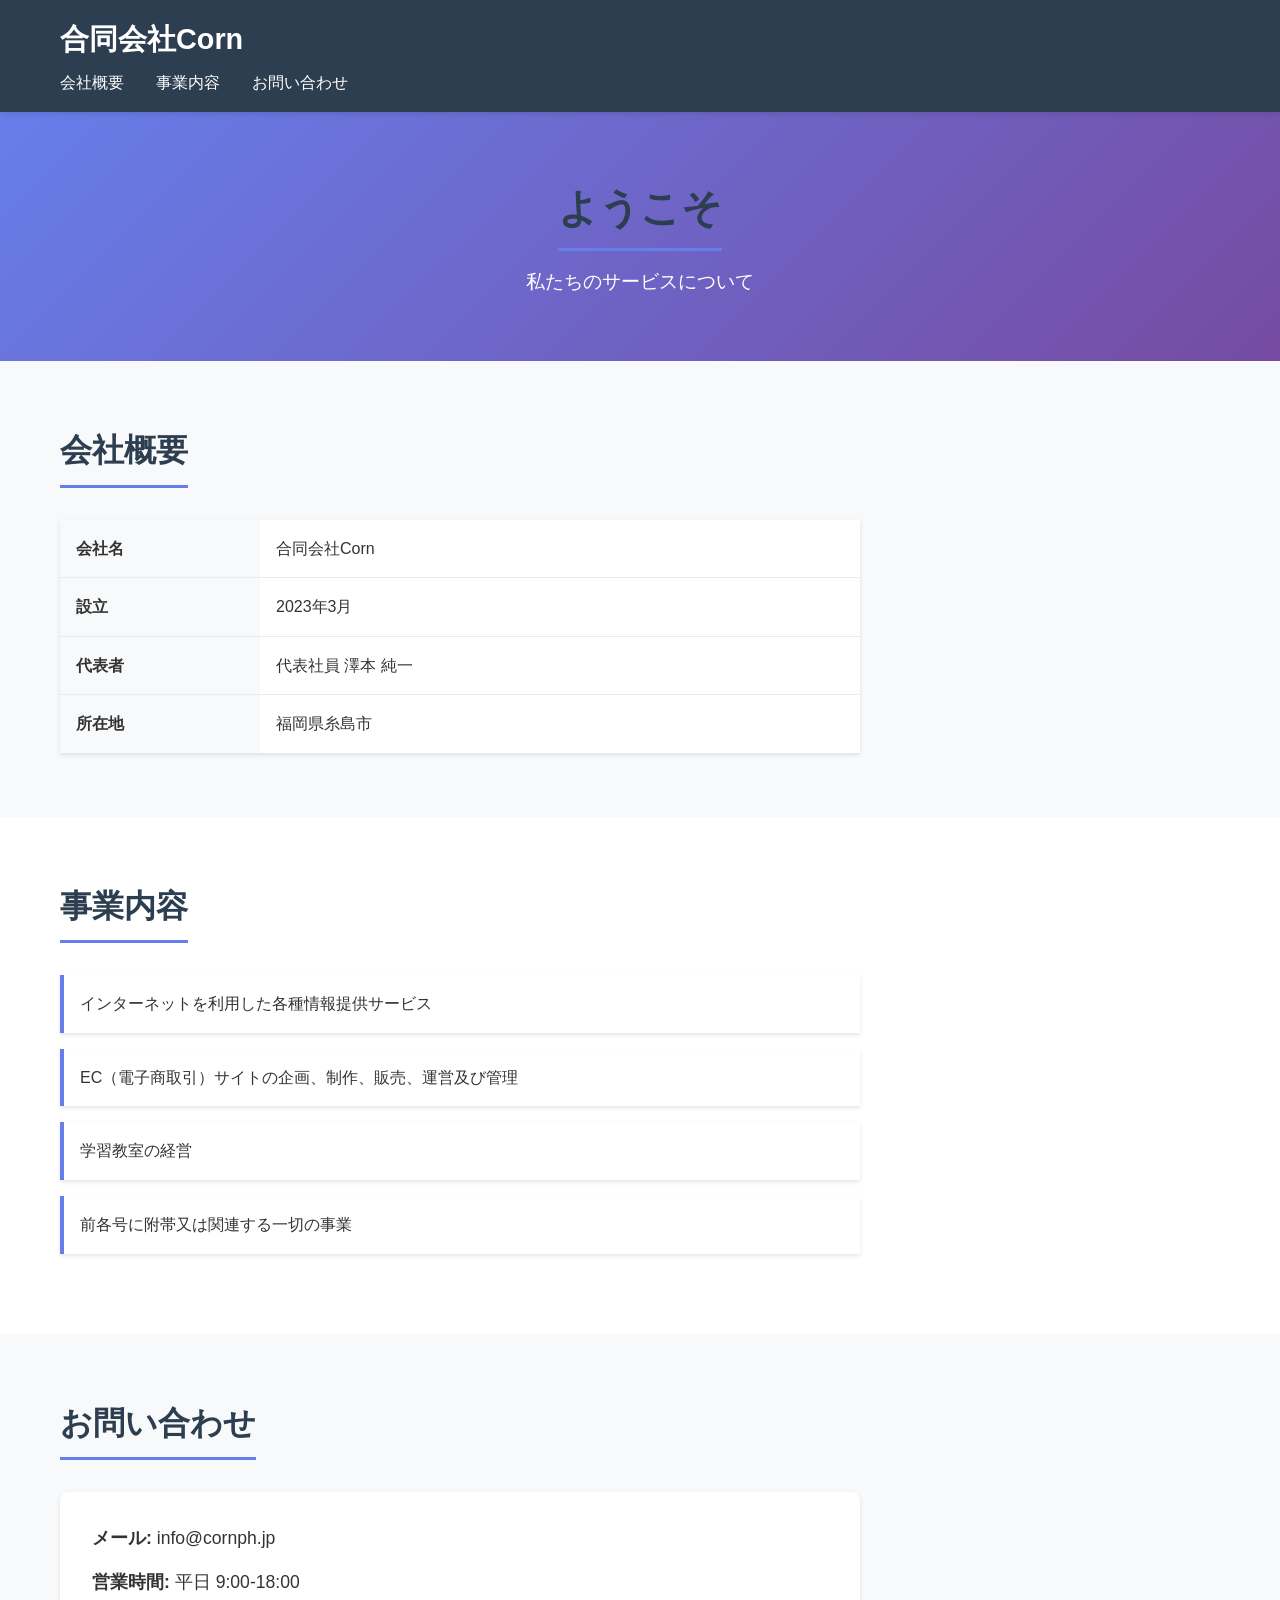
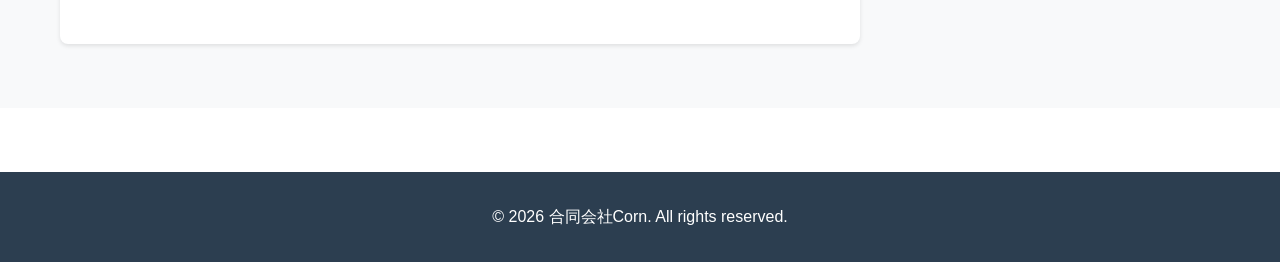
==== index.html @ e28613f3 "Initial commit: Company website for Apple Developer registration" ====
<!DOCTYPE html>
<html lang="ja">
<head>
    <meta charset="UTF-8">
    <meta name="viewport" content="width=device-width, initial-scale=1.0">
    <meta name="description" content="会社概要 - 企業情報とお問い合わせ">
    <title>合同会社Corn - 企業情報</title>
    <link rel="stylesheet" href="styles.css">
</head>
<body>
    <header>
        <div class="container">
            <h1>合同会社Corn</h1>
            <nav>
                <ul>
                    <li><a href="#about">会社概要</a></li>
                    <li><a href="#business">事業内容</a></li>
                    <li><a href="#contact">お問い合わせ</a></li>
                </ul>
            </nav>
        </div>
    </header>

    <main>
        <section id="hero" class="hero">
            <div class="container">
                <h2>ようこそ</h2>
                <p>私たちのサービスについて</p>
            </div>
        </section>

        <section id="about" class="about">
            <div class="container">
                <h2>会社概要</h2>
                <table class="info-table">
                    <tr>
                        <th>会社名</th>
                        <td>合同会社Corn</td>
                    </tr>
                    <tr>
                        <th>設立</th>
                        <td>2023年3月</td>
                    </tr>
                    <tr>
                        <th>代表者</th>
                        <td>代表社員 澤本 純一</td>
                    </tr>
                    <tr>
                        <th>所在地</th>
                        <td>福岡県糸島市</td>
                    </tr>
                </table>
            </div>
        </section>

        <section id="business" class="business">
            <div class="container">
                <h2>事業内容</h2>
                <ul class="business-list">
                    <li>インターネットを利用した各種情報提供サービス</li>
                    <li>EC（電子商取引）サイトの企画、制作、販売、運営及び管理</li>
                    <li>学習教室の経営</li>
                    <li>前各号に附帯又は関連する一切の事業</li>
                </ul>
            </div>
        </section>

        <section id="contact" class="contact">
            <div class="container">
                <h2>お問い合わせ</h2>
                <div class="contact-info">
                    <p><strong>メール:</strong> info@cornph.jp</p>
                    <p><strong>営業時間:</strong> 平日 9:00-18:00</p>
                </div>
            </div>
        </section>
    </main>

    <footer>
        <div class="container">
            <p>&copy; 2026 合同会社Corn. All rights reserved.</p>
        </div>
    </footer>
</body>
</html>
---- styles.css ----
/* リセット */
* {
    margin: 0;
    padding: 0;
    box-sizing: border-box;
}

body {
    font-family: -apple-system, BlinkMacSystemFont, "Segoe UI", "Hiragino Sans", "Hiragino Kaku Gothic ProN", "Meiryo", sans-serif;
    line-height: 1.6;
    color: #333;
}

.container {
    max-width: 1200px;
    margin: 0 auto;
    padding: 0 20px;
}

/* ヘッダー */
header {
    background-color: #2c3e50;
    color: white;
    padding: 1rem 0;
    position: sticky;
    top: 0;
    z-index: 100;
    box-shadow: 0 2px 5px rgba(0,0,0,0.1);
}

header h1 {
    font-size: 1.8rem;
    margin-bottom: 0.5rem;
}

nav ul {
    list-style: none;
    display: flex;
    gap: 2rem;
}

nav a {
    color: white;
    text-decoration: none;
    transition: opacity 0.3s;
}

nav a:hover {
    opacity: 0.8;
}

/* ヒーローセクション */
.hero {
    background: linear-gradient(135deg, #667eea 0%, #764ba2 100%);
    color: white;
    padding: 4rem 0;
    text-align: center;
}

.hero h2 {
    font-size: 2.5rem;
    margin-bottom: 1rem;
}

.hero p {
    font-size: 1.2rem;
}

/* セクション共通スタイル */
section {
    padding: 4rem 0;
}

section h2 {
    font-size: 2rem;
    margin-bottom: 2rem;
    color: #2c3e50;
    border-bottom: 3px solid #667eea;
    padding-bottom: 0.5rem;
    display: inline-block;
}

/* 会社概要 */
.about {
    background-color: #f8f9fa;
}

.info-table {
    width: 100%;
    max-width: 800px;
    border-collapse: collapse;
    background-color: white;
    box-shadow: 0 2px 4px rgba(0,0,0,0.1);
}

.info-table th,
.info-table td {
    padding: 1rem;
    text-align: left;
    border-bottom: 1px solid #e9ecef;
}

.info-table th {
    background-color: #f8f9fa;
    font-weight: 600;
    width: 200px;
}

.info-table tr:last-child th,
.info-table tr:last-child td {
    border-bottom: none;
}

/* 事業内容 */
.business-list {
    list-style: none;
    max-width: 800px;
}

.business-list li {
    padding: 1rem;
    margin-bottom: 1rem;
    background-color: white;
    border-left: 4px solid #667eea;
    box-shadow: 0 2px 4px rgba(0,0,0,0.1);
}

/* お問い合わせ */
.contact {
    background-color: #f8f9fa;
}

.contact-info {
    max-width: 800px;
    padding: 2rem;
    background-color: white;
    box-shadow: 0 2px 4px rgba(0,0,0,0.1);
    border-radius: 8px;
}

.contact-info p {
    margin-bottom: 1rem;
    font-size: 1.1rem;
}

/* フッター */
footer {
    background-color: #2c3e50;
    color: white;
    text-align: center;
    padding: 2rem 0;
    margin-top: 4rem;
}

/* レスポンシブデザイン */
@media (max-width: 768px) {
    header h1 {
        font-size: 1.5rem;
    }

    nav ul {
        flex-direction: column;
        gap: 0.5rem;
    }

    .hero h2 {
        font-size: 2rem;
    }

    section h2 {
        font-size: 1.5rem;
    }

    .info-table th,
    .info-table td {
        display: block;
        width: 100%;
    }

    .info-table th {
        background-color: #667eea;
        color: white;
    }
}
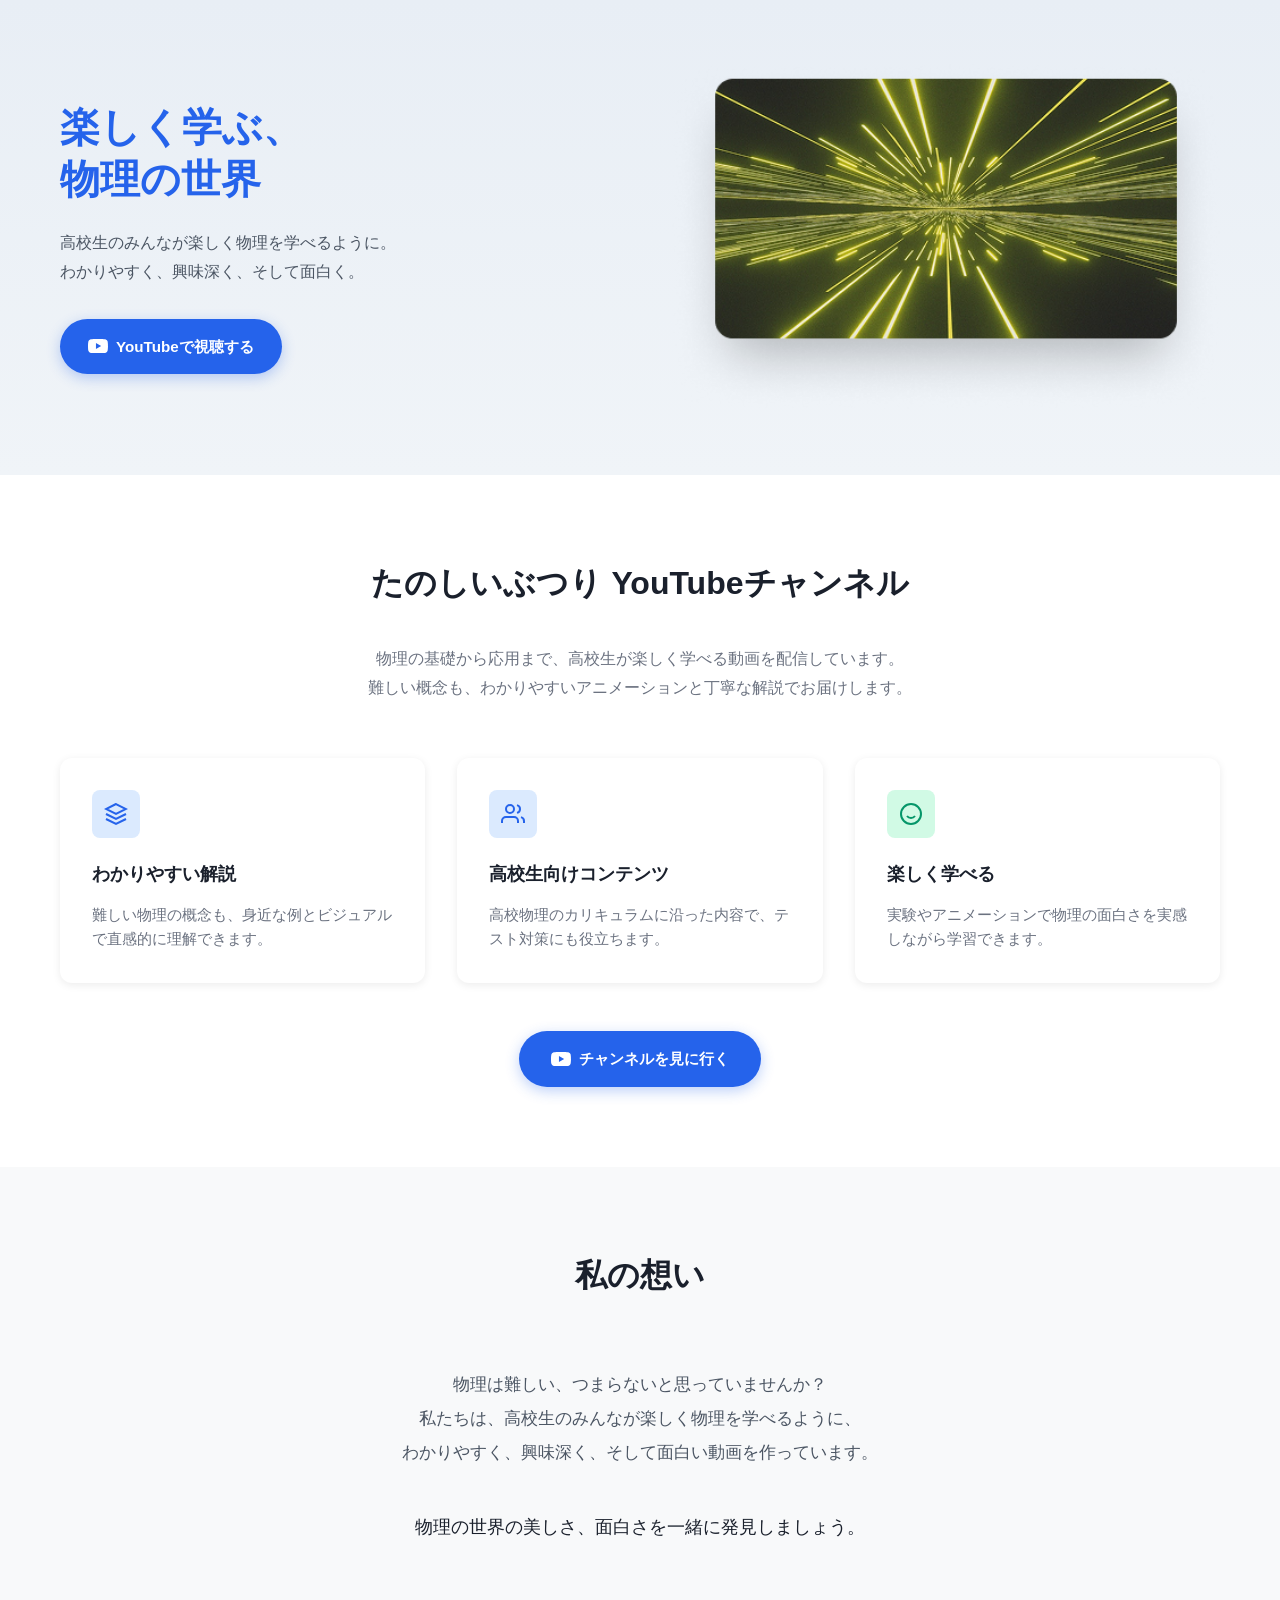
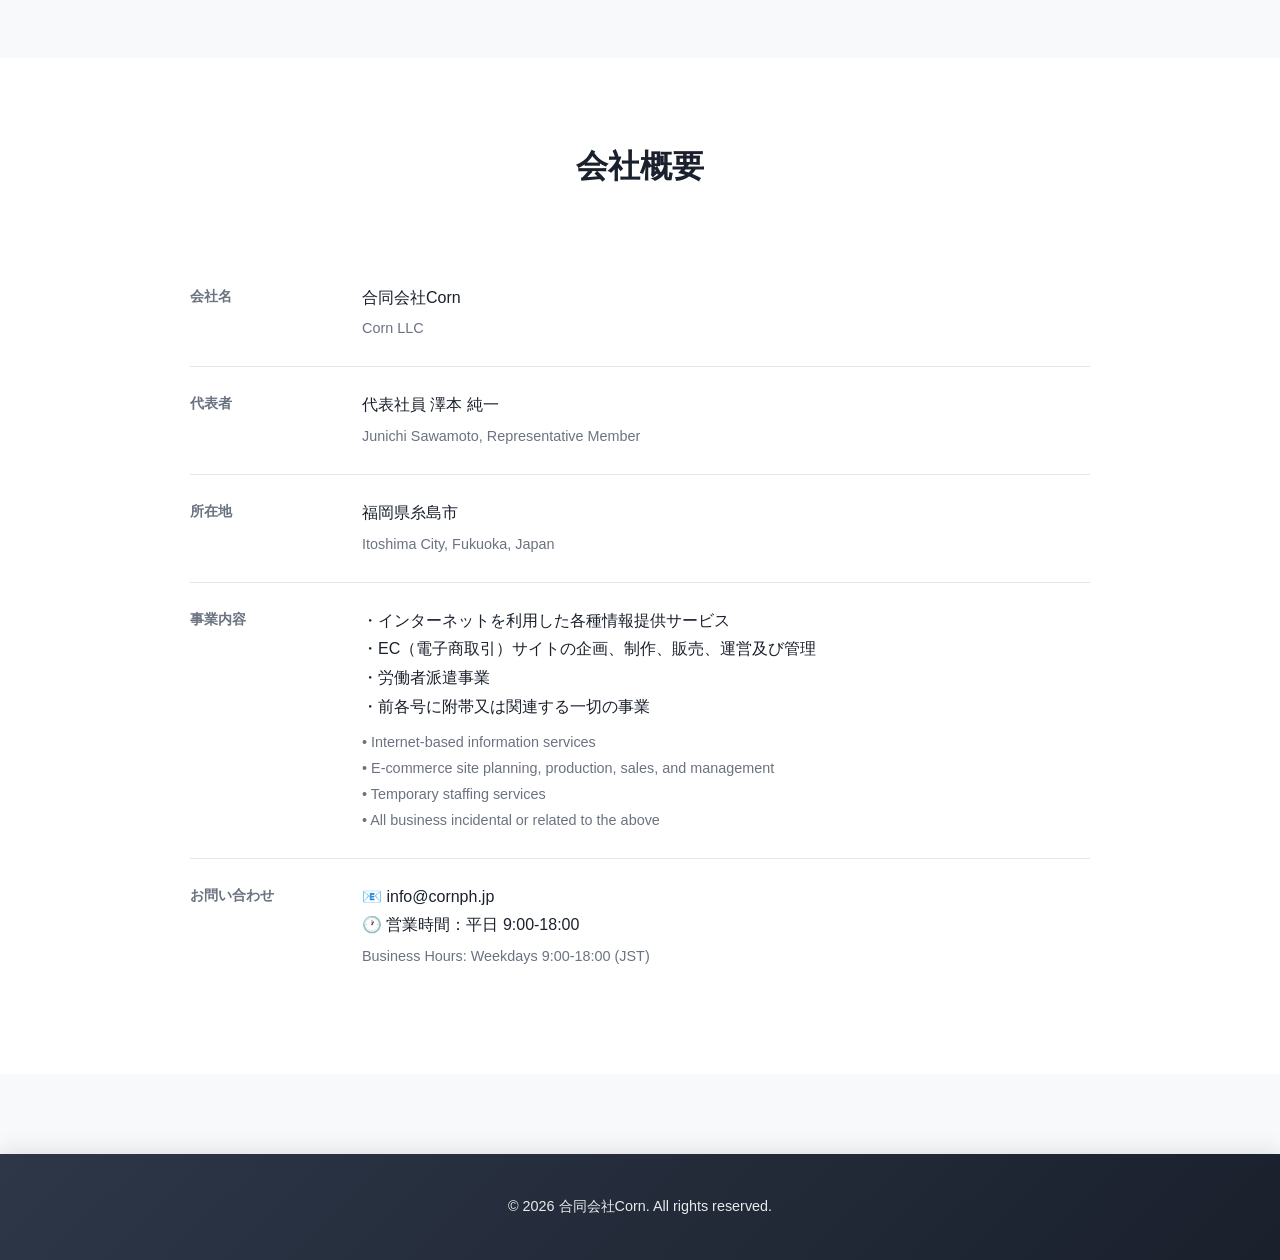
==== commit 901060b7: "Update website design for Apple Developer review - Add KV image, bilingual company info, and favicon" ====
--- a/index.html
+++ b/index.html
@@ -3,74 +3,138 @@
 <head>
     <meta charset="UTF-8">
     <meta name="viewport" content="width=device-width, initial-scale=1.0">
-    <meta name="description" content="会社概要 - 企業情報とお問い合わせ">
-    <title>合同会社Corn - 企業情報</title>
+    <meta name="description" content="高校生のみんなが楽しく物理を学べるように、わかりやすく、興味深く、そして面白く。">
+    <title>合同会社Corn | たのしいぶつり - 物理教育YouTubeチャンネル</title>
+    <link rel="icon" type="image/png" href="logo.png">
     <link rel="stylesheet" href="styles.css">
 </head>
 <body>
-    <header>
-        <div class="container">
-            <h1>合同会社Corn</h1>
-            <nav>
-                <ul>
-                    <li><a href="#about">会社概要</a></li>
-                    <li><a href="#business">事業内容</a></li>
-                    <li><a href="#contact">お問い合わせ</a></li>
-                </ul>
-            </nav>
-        </div>
-    </header>
-
     <main>
+        <!-- ヒーローセクション -->
         <section id="hero" class="hero">
-            <div class="container">
-                <h2>ようこそ</h2>
-                <p>私たちのサービスについて</p>
+            <div class="container hero-container">
+                <div class="hero-content">
+                    <h1 class="hero-title">楽しく学ぶ、<br>物理の世界</h1>
+                    <p class="hero-subtitle">高校生のみんなが楽しく物理を学べるように。<br>わかりやすく、興味深く、そして面白く。</p>
+                    <a href="https://www.youtube.com/@tanoshi-butsuri" class="btn-primary" target="_blank">
+                        <svg width="20" height="20" viewBox="0 0 24 24" fill="currentColor">
+                            <path d="M23.498 6.186a3.016 3.016 0 0 0-2.122-2.136C19.505 3.545 12 3.545 12 3.545s-7.505 0-9.377.505A3.017 3.017 0 0 0 .502 6.186C0 8.07 0 12 0 12s0 3.93.502 5.814a3.016 3.016 0 0 0 2.122 2.136c1.871.505 9.376.505 9.376.505s7.505 0 9.377-.505a3.015 3.015 0 0 0 2.122-2.136C24 15.93 24 12 24 12s0-3.93-.502-5.814zM9.545 15.568V8.432L15.818 12l-6.273 3.568z"/>
+                        </svg>
+                        YouTubeで視聴する
+                    </a>
+                </div>
+                <div class="hero-image">
+                    <img src="kv-image.png" alt="物理の世界" class="kv-img">
+                </div>
             </div>
         </section>
 
-        <section id="about" class="about">
+        <!-- YouTubeチャンネルセクション -->
+        <section id="channel" class="channel">
             <div class="container">
-                <h2>会社概要</h2>
-                <table class="info-table">
-                    <tr>
-                        <th>会社名</th>
-                        <td>合同会社Corn</td>
-                    </tr>
-                    <tr>
-                        <th>設立</th>
-                        <td>2023年3月</td>
-                    </tr>
-                    <tr>
-                        <th>代表者</th>
-                        <td>代表社員 澤本 純一</td>
-                    </tr>
-                    <tr>
-                        <th>所在地</th>
-                        <td>福岡県糸島市</td>
-                    </tr>
-                </table>
+                <h2>たのしいぶつり YouTubeチャンネル</h2>
+                <p class="channel-description">物理の基礎から応用まで、高校生が楽しく学べる動画を配信しています。<br>難しい概念も、わかりやすいアニメーションと丁寧な解説でお届けします。</p>
+                
+                <div class="features-grid">
+                    <div class="feature-card">
+                        <div class="feature-icon blue">
+                            <svg width="24" height="24" viewBox="0 0 24 24" fill="none" stroke="currentColor" stroke-width="2">
+                                <path d="M12 2L2 7l10 5 10-5-10-5z"/>
+                                <path d="M2 17l10 5 10-5M2 12l10 5 10-5"/>
+                            </svg>
+                        </div>
+                        <h3>わかりやすい解説</h3>
+                        <p>難しい物理の概念も、身近な例とビジュアルで直感的に理解できます。</p>
+                    </div>
+                    
+                    <div class="feature-card">
+                        <div class="feature-icon blue">
+                            <svg width="24" height="24" viewBox="0 0 24 24" fill="none" stroke="currentColor" stroke-width="2">
+                                <path d="M17 21v-2a4 4 0 0 0-4-4H5a4 4 0 0 0-4 4v2"/>
+                                <circle cx="9" cy="7" r="4"/>
+                                <path d="M23 21v-2a4 4 0 0 0-3-3.87M16 3.13a4 4 0 0 1 0 7.75"/>
+                            </svg>
+                        </div>
+                        <h3>高校生向けコンテンツ</h3>
+                        <p>高校物理のカリキュラムに沿った内容で、テスト対策にも役立ちます。</p>
+                    </div>
+                    
+                    <div class="feature-card">
+                        <div class="feature-icon green">
+                            <svg width="24" height="24" viewBox="0 0 24 24" fill="none" stroke="currentColor" stroke-width="2">
+                                <circle cx="12" cy="12" r="10"/>
+                                <path d="M8 14s1.5 2 4 2 4-2 4-2M9 9h.01M15 9h.01"/>
+                            </svg>
+                        </div>
+                        <h3>楽しく学べる</h3>
+                        <p>実験やアニメーションで物理の面白さを実感しながら学習できます。</p>
+                    </div>
+                </div>
+
+                <div class="cta-center">
+                    <a href="https://www.youtube.com/@tanoshi-butsuri" class="btn-secondary" target="_blank">
+                        <svg width="20" height="20" viewBox="0 0 24 24" fill="currentColor">
+                            <path d="M23.498 6.186a3.016 3.016 0 0 0-2.122-2.136C19.505 3.545 12 3.545 12 3.545s-7.505 0-9.377.505A3.017 3.017 0 0 0 .502 6.186C0 8.07 0 12 0 12s0 3.93.502 5.814a3.016 3.016 0 0 0 2.122 2.136c1.871.505 9.376.505 9.376.505s7.505 0 9.377-.505a3.015 3.015 0 0 0 2.122-2.136C24 15.93 24 12 24 12s0-3.93-.502-5.814zM9.545 15.568V8.432L15.818 12l-6.273 3.568z"/>
+                        </svg>
+                        チャンネルを見に行く
+                    </a>
+                </div>
             </div>
         </section>
 
-        <section id="business" class="business">
+        <!-- 私の想いセクション -->
+        <section id="philosophy" class="philosophy">
             <div class="container">
-                <h2>事業内容</h2>
-                <ul class="business-list">
-                    <li>インターネットを利用した各種情報提供サービス</li>
-                    <li>EC（電子商取引）サイトの企画、制作、販売、運営及び管理</li>
-                    <li>学習教室の経営</li>
-                    <li>前各号に附帯又は関連する一切の事業</li>
-                </ul>
+                <h2>私の想い</h2>
+                <div class="philosophy-content">
+                    <p class="philosophy-text">物理は難しい、つまらないと思っていませんか？<br>私たちは、高校生のみんなが楽しく物理を学べるように、<br>わかりやすく、興味深く、そして面白い動画を作っています。</p>
+                    <p class="philosophy-text highlight">物理の世界の美しさ、面白さを一緒に発見しましょう。</p>
+                </div>
             </div>
         </section>
 
-        <section id="contact" class="contact">
+        <!-- 会社概要セクション -->
+        <section id="company" class="company">
             <div class="container">
-                <h2>お問い合わせ</h2>
-                <div class="contact-info">
-                    <p><strong>メール:</strong> info@cornph.jp</p>
-                    <p><strong>営業時間:</strong> 平日 9:00-18:00</p>
+                <h2>会社概要</h2>
+                <div class="company-grid">
+                    <div class="company-info">
+                        <div class="company-item">
+                            <div class="company-label">会社名</div>
+                            <div class="company-value">合同会社Corn<br><span class="english-text">Corn LLC</span></div>
+                        </div>
+                        <div class="company-item">
+                            <div class="company-label">代表者</div>
+                            <div class="company-value">代表社員 澤本 純一<br><span class="english-text">Junichi Sawamoto, Representative Member</span></div>
+                        </div>
+                        <div class="company-item">
+                            <div class="company-label">所在地</div>
+                            <div class="company-value">福岡県糸島市<br><span class="english-text">Itoshima City, Fukuoka, Japan</span></div>
+                        </div>
+                        <div class="company-item">
+                            <div class="company-label">事業内容</div>
+                            <div class="company-value">
+                                ・インターネットを利用した各種情報提供サービス<br>
+                                ・EC（電子商取引）サイトの企画、制作、販売、運営及び管理<br>
+                                ・労働者派遣事業<br>
+                                ・前各号に附帯又は関連する一切の事業<br>
+                                <span class="english-text" style="display: block; margin-top: 0.5rem;">
+                                • Internet-based information services<br>
+                                • E-commerce site planning, production, sales, and management<br>
+                                • Temporary staffing services<br>
+                                • All business incidental or related to the above
+                                </span>
+                            </div>
+                        </div>
+                        <div class="company-item">
+                            <div class="company-label">お問い合わせ</div>
+                            <div class="company-value">
+                                📧 info@cornph.jp<br>
+                                🕐 営業時間：平日 9:00-18:00<br>
+                                <span class="english-text">Business Hours: Weekdays 9:00-18:00 (JST)</span>
+                            </div>
+                        </div>
+                    </div>
                 </div>
             </div>
         </section>
--- a/styles.css
+++ b/styles.css
@@ -7,8 +7,9 @@
 
 body {
     font-family: -apple-system, BlinkMacSystemFont, "Segoe UI", "Hiragino Sans", "Hiragino Kaku Gothic ProN", "Meiryo", sans-serif;
-    line-height: 1.6;
-    color: #333;
+    line-height: 1.8;
+    color: #1a202c;
+    background: #f8f9fa;
 }
 
 .container {
@@ -17,72 +18,332 @@
     padding: 0 20px;
 }
 
-/* ヘッダー */
-header {
-    background-color: #2c3e50;
-    color: white;
-    padding: 1rem 0;
-    position: sticky;
-    top: 0;
-    z-index: 100;
-    box-shadow: 0 2px 5px rgba(0,0,0,0.1);
-}
-
-header h1 {
-    font-size: 1.8rem;
-    margin-bottom: 0.5rem;
-}
-
-nav ul {
-    list-style: none;
-    display: flex;
-    gap: 2rem;
-}
-
-nav a {
-    color: white;
-    text-decoration: none;
-    transition: opacity 0.3s;
-}
-
-nav a:hover {
-    opacity: 0.8;
-}
-
 /* ヒーローセクション */
 .hero {
-    background: linear-gradient(135deg, #667eea 0%, #764ba2 100%);
+    background: linear-gradient(to bottom, #e8eef5 0%, #f0f4f8 100%);
+    padding: 4rem 0;
+    min-height: 400px;
+}
+
+.hero-container {
+    display: grid;
+    grid-template-columns: 1fr 1fr;
+    gap: 4rem;
+    align-items: center;
+}
+
+.hero-content {
+    padding: 2rem 0;
+}
+
+.hero-title {
+    font-size: 2.5rem;
+    font-weight: 700;
+    color: #2563eb;
+    margin-bottom: 1.5rem;
+    line-height: 1.3;
+}
+
+.hero-subtitle {
+    font-size: 1rem;
+    color: #4b5563;
+    margin-bottom: 2rem;
+    line-height: 1.8;
+}
+
+.btn-primary {
+    display: inline-flex;
+    align-items: center;
+    gap: 0.5rem;
+    background: #2563eb;
     color: white;
-    padding: 4rem 0;
-    text-align: center;
-}
-
-.hero h2 {
-    font-size: 2.5rem;
+    padding: 0.875rem 1.75rem;
+    border-radius: 9999px;
+    text-decoration: none;
+    font-weight: 600;
+    font-size: 0.95rem;
+    transition: all 0.3s ease;
+    box-shadow: 0 4px 14px rgba(37, 99, 235, 0.3);
+}
+
+.btn-primary:hover {
+    background: #1d4ed8;
+    transform: translateY(-2px);
+    box-shadow: 0 6px 20px rgba(37, 99, 235, 0.4);
+}
+
+.btn-secondary {
+    display: inline-flex;
+    align-items: center;
+    gap: 0.5rem;
+    background: #2563eb;
+    color: white;
+    padding: 0.875rem 2rem;
+    border-radius: 9999px;
+    text-decoration: none;
+    font-weight: 600;
+    font-size: 0.95rem;
+    transition: all 0.3s ease;
+    box-shadow: 0 4px 14px rgba(37, 99, 235, 0.3);
+}
+
+.btn-secondary:hover {
+    background: #1d4ed8;
+    transform: translateY(-2px);
+    box-shadow: 0 6px 20px rgba(37, 99, 235, 0.4);
+}
+
+/* KV画像 */
+.hero-image {
+    display: flex;
+    align-items: center;
+    justify-content: center;
+}
+
+.kv-img {
+    width: 100%;
+    height: auto;
+    border-radius: 16px;
+    box-shadow: none;
+}
+
+/* YouTubeチャンネルセクション */
+.channel {
+    background: white;
+    padding: 5rem 0;
+}
+
+.channel h2 {
+    text-align: center;
+    font-size: 2rem;
+    font-weight: 700;
+    color: #1a202c;
     margin-bottom: 1rem;
 }
 
+.channel-description {
+    text-align: center;
+    color: #6b7280;
+    margin-bottom: 3.5rem;
+    font-size: 1rem;
+    line-height: 1.8;
+}
+
+.features-grid {
+    display: grid;
+    grid-template-columns: repeat(auto-fit, minmax(280px, 1fr));
+    gap: 2rem;
+    margin-bottom: 3rem;
+}
+
+.feature-card {
+    background: white;
+    padding: 2rem;
+    border-radius: 12px;
+    box-shadow: 0 2px 8px rgba(0, 0, 0, 0.08);
+    transition: all 0.3s ease;
+}
+
+.feature-card:hover {
+    transform: translateY(-4px);
+    box-shadow: 0 8px 24px rgba(0, 0, 0, 0.12);
+}
+
+.feature-icon {
+    width: 48px;
+    height: 48px;
+    border-radius: 8px;
+    display: flex;
+    align-items: center;
+    justify-content: center;
+    margin-bottom: 1.25rem;
+}
+
+.feature-icon.blue {
+    background: #dbeafe;
+    color: #2563eb;
+}
+
+.feature-icon.green {
+    background: #d1fae5;
+    color: #059669;
+}
+
+.feature-card h3 {
+    font-size: 1.125rem;
+    font-weight: 600;
+    color: #1a202c;
+    margin-bottom: 0.75rem;
+}
+
+.feature-card p {
+    color: #6b7280;
+    font-size: 0.95rem;
+    line-height: 1.6;
+}
+
+.cta-center {
+    text-align: center;
+    margin-top: 3rem;
+}
+
+/* 私の想いセクション */
+.philosophy {
+    background: #f8f9fa;
+    padding: 5rem 0;
+}
+
+.philosophy h2 {
+    text-align: center;
+    font-size: 2rem;
+    font-weight: 700;
+    color: #1a202c;
+    margin-bottom: 3rem;
+}
+
+.philosophy-content {
+    max-width: 800px;
+    margin: 0 auto;
+    text-align: center;
+}
+
+.philosophy-text {
+    font-size: 1.05rem;
+    color: #4b5563;
+    line-height: 2;
+    margin-bottom: 2rem;
+}
+
+.philosophy-text.highlight {
+    font-size: 1.15rem;
+    color: #1a202c;
+    font-weight: 500;
+    margin-top: 2.5rem;
+}
+
+/* 会社概要セクション */
+.company {
+    background: white;
+    padding: 5rem 0;
+}
+
+.company h2 {
+    text-align: center;
+    font-size: 2rem;
+    font-weight: 700;
+    color: #1a202c;
+    margin-bottom: 3rem;
+}
+
+.company-grid {
+    max-width: 900px;
+    margin: 0 auto;
+}
+
+.company-info {
+    background: white;
+    border-radius: 12px;
+}
+
+.company-item {
+    display: grid;
+    grid-template-columns: 140px 1fr;
+    padding: 1.5rem 0;
+    border-bottom: 1px solid #e5e7eb;
+    gap: 2rem;
+}
+
+.company-item:last-child {
+    border-bottom: none;
+}
+
+.company-label {
+    font-weight: 600;
+    color: #6b7280;
+    font-size: 0.9rem;
+}
+
+.company-value {
+    color: #1a202c;
+    line-height: 1.8;
+}
+
+.english-text {
+    color: #6b7280;
+    font-size: 0.9rem;
+    display: block;
+    margin-top: 0.25rem;
+}
+
+/* フッター */
+footer {
+    background: #1a202c;
+    color: white;
+    text-align: center;
+    padding: 2rem 0;
+}
+
+footer p {
+    opacity: 0.8;
+    font-size: 0.9rem;
+}
+
+/* レスポンシブデザイン */
+@media (max-width: 768px) {
+    .hero-container {
+        grid-template-columns: 1fr;
+        gap: 2rem;
+    }
+
+    .hero-title {
+        font-size: 2rem;
+    }
+
+    .features-grid {
+        grid-template-columns: 1fr;
+    }
+
+    .company-item {
+        grid-template-columns: 1fr;
+        gap: 0.5rem;
+    }
+
+    .company-label {
+        font-size: 0.85rem;
+    }
+
+    .channel h2,
+    .philosophy h2,
+    .company h2 {
+        font-size: 1.75rem;
+    }
+}
+    text-shadow: 2px 2px 4px rgba(0,0,0,0.2);
+}
+
 .hero p {
-    font-size: 1.2rem;
+    font-size: 1.3rem;
+    position: relative;
+    z-index: 1;
+    opacity: 0.95;
 }
 
 /* セクション共通スタイル */
 section {
-    padding: 4rem 0;
+    padding: 5rem 0;
 }
 
 section h2 {
-    font-size: 2rem;
-    margin-bottom: 2rem;
-    color: #2c3e50;
-    border-bottom: 3px solid #667eea;
-    padding-bottom: 0.5rem;
-    display: inline-block;
+    font-size: 2.5rem;
+    margin-bottom: 3rem;
+    color: #2d3748;
+    position: relative;
+    padding-bottom: 1rem;
 }
 
 /* 会社概要 */
 .about {
-    background-color: #f8f9fa;
+    background-color: white;
 }
 
 .info-table {
@@ -90,20 +351,27 @@
     max-width: 800px;
     border-collapse: collapse;
     background-color: white;
-    box-shadow: 0 2px 4px rgba(0,0,0,0.1);
+    box-shadow: 0 10px 40px rgba(0,0,0,0.08);
+    border-radius: 12px;
+    overflow: hidden;
 }
 
 .info-table th,
 .info-table td {
-    padding: 1rem;
+    padding: 1.5rem;
     text-align: left;
-    border-bottom: 1px solid #e9ecef;
+    border-bottom: 1px solid #e2e8f0;
 }
 
 .info-table th {
-    background-color: #f8f9fa;
+    background: linear-gradient(135deg, #667eea15 0%, #764ba215 100%);
     font-weight: 600;
     width: 200px;
+    color: #4a5568;
+}
+
+.info-table td {
+    color: #2d3748;
 }
 
 .info-table tr:last-child th,
@@ -111,45 +379,91 @@
     border-bottom: none;
 }
 
+.info-table tr {
+    transition: background-color 0.3s ease;
+}
+
+.info-table tr:hover {
+    background-color: #f7fafc;
+}
+
 /* 事業内容 */
+.business {
+    background: white;
+}
+
 .business-list {
     list-style: none;
     max-width: 800px;
 }
 
 .business-list li {
-    padding: 1rem;
-    margin-bottom: 1rem;
+    padding: 1.5rem 1.5rem 1.5rem 2rem;
+    margin-bottom: 1.5rem;
     background-color: white;
-    border-left: 4px solid #667eea;
-    box-shadow: 0 2px 4px rgba(0,0,0,0.1);
+    border-left: 5px solid transparent;
+    border-image: linear-gradient(135deg, #667eea 0%, #764ba2 100%);
+    border-image-slice: 1;
+    box-shadow: 0 4px 15px rgba(0,0,0,0.08);
+    border-radius: 0 8px 8px 0;
+    transition: all 0.3s ease;
+    position: relative;
+}
+
+.business-list li::before {
+    content: '✓';
+    position: absolute;
+    left: 0.8rem;
+    top: 50%;
+    transform: translateY(-50%);
+    color: #667eea;
+    font-weight: bold;
+    font-size: 1.2rem;
+}
+
+.business-list li:hover {
+    transform: translateX(10px);
+    box-shadow: 0 6px 25px rgba(102, 126, 234, 0.15);
 }
 
 /* お問い合わせ */
 .contact {
-    background-color: #f8f9fa;
+    background-color: white;
 }
 
 .contact-info {
     max-width: 800px;
-    padding: 2rem;
-    background-color: white;
-    box-shadow: 0 2px 4px rgba(0,0,0,0.1);
-    border-radius: 8px;
+    padding: 3rem;
+    background: linear-gradient(135deg, #ffffff 0%, #f7fafc 100%);
+    box-shadow: 0 10px 40px rgba(0,0,0,0.08);
+    border-radius: 16px;
+    border: 1px solid #e2e8f0;
 }
 
 .contact-info p {
-    margin-bottom: 1rem;
+    margin-bottom: 1.5rem;
     font-size: 1.1rem;
+    display: flex;
+    align-items: center;
+}
+
+.contact-info strong {
+    color: #667eea;
+    min-width: 120px;
 }
 
 /* フッター */
 footer {
-    background-color: #2c3e50;
+    background: linear-gradient(135deg, #2d3748 0%, #1a202c 100%);
     color: white;
     text-align: center;
-    padding: 2rem 0;
-    margin-top: 4rem;
+    padding: 2.5rem 0;
+    margin-top: 5rem;
+    box-shadow: 0 -4px 20px rgba(0,0,0,0.1);
+}
+
+footer p {
+    opacity: 0.9;
 }
 
 /* レスポンシブデザイン */
@@ -160,15 +474,23 @@
 
     nav ul {
         flex-direction: column;
-        gap: 0.5rem;
+        gap: 0.8rem;
     }
 
     .hero h2 {
         font-size: 2rem;
     }
 
+    .hero {
+        padding: 4rem 0;
+    }
+
     section h2 {
-        font-size: 1.5rem;
+        font-size: 1.8rem;
+    }
+
+    section {
+        padding: 3rem 0;
     }
 
     .info-table th,
@@ -178,7 +500,16 @@
     }
 
     .info-table th {
-        background-color: #667eea;
+        background: linear-gradient(135deg, #667eea 0%, #764ba2 100%);
         color: white;
+        border-radius: 8px 8px 0 0;
+    }
+
+    .business-list li {
+        padding-left: 2.5rem;
+    }
+
+    .contact-info {
+        padding: 2rem;
     }
 }
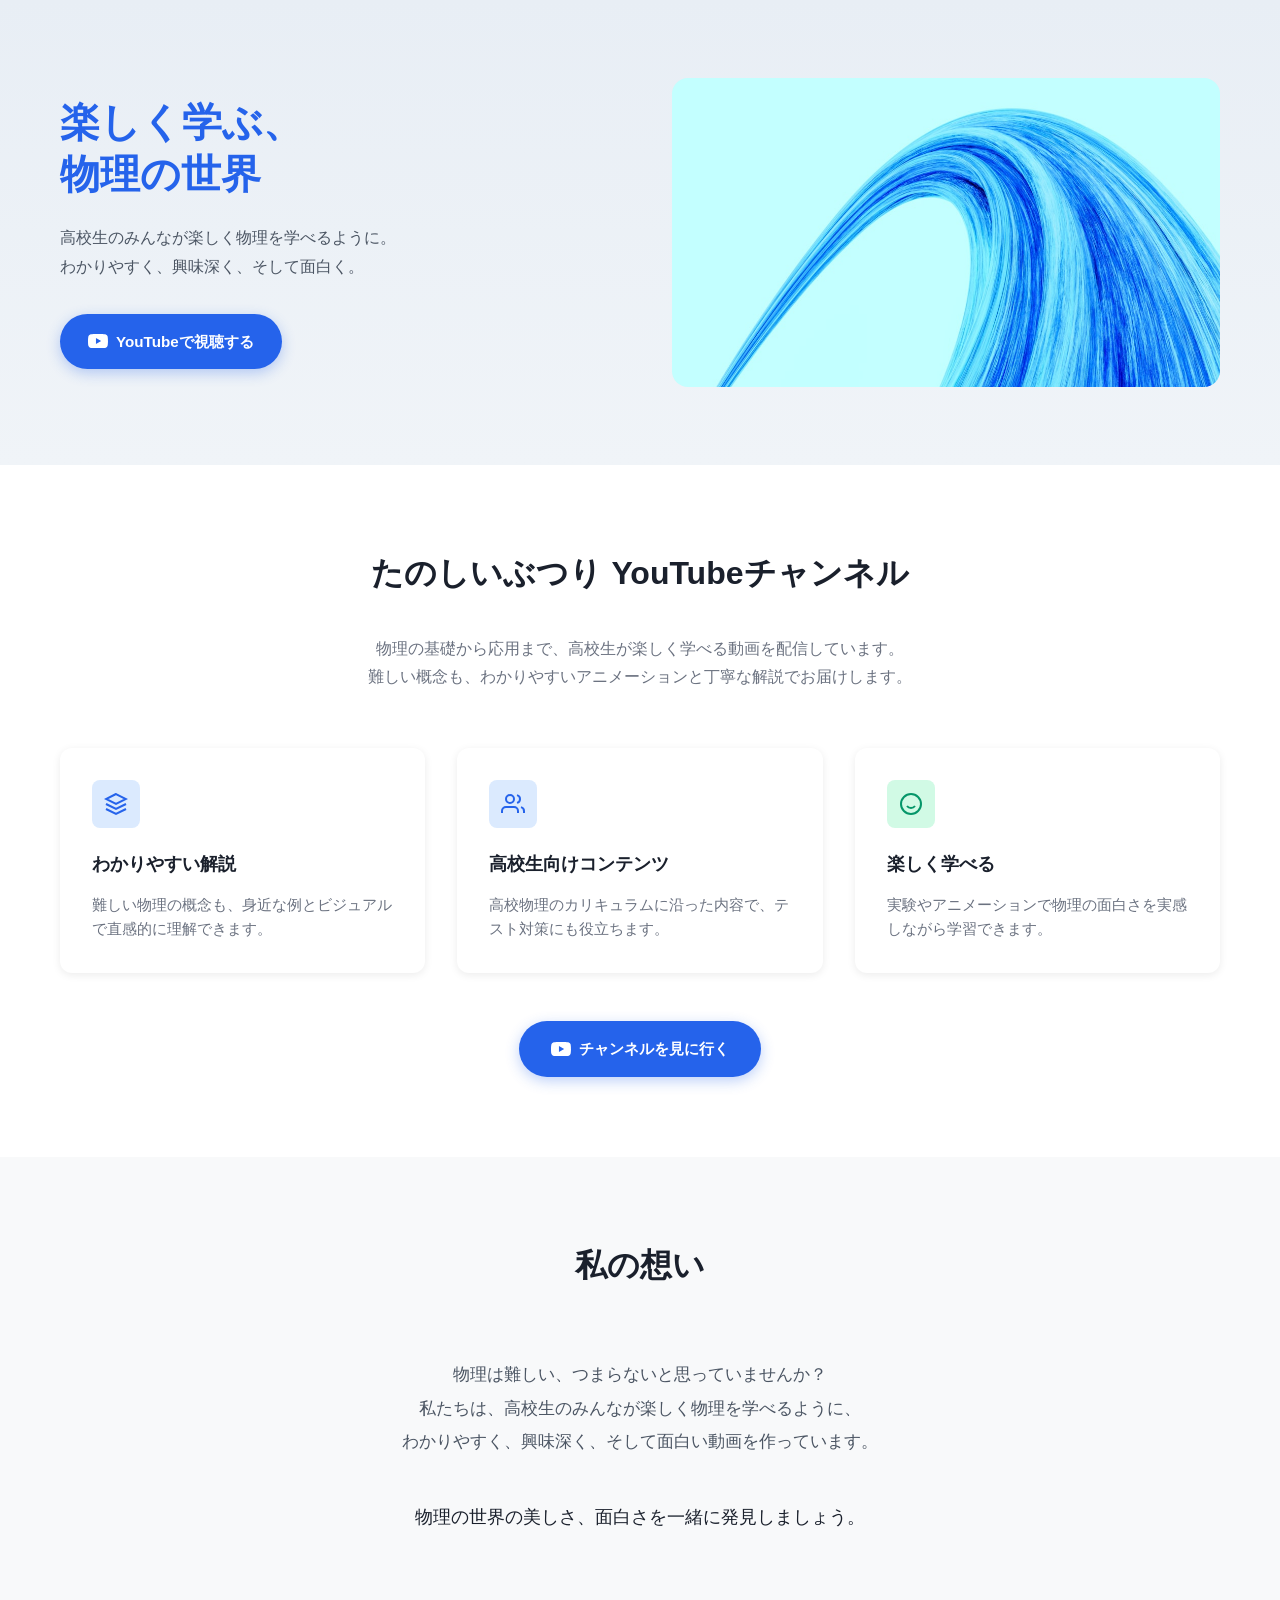
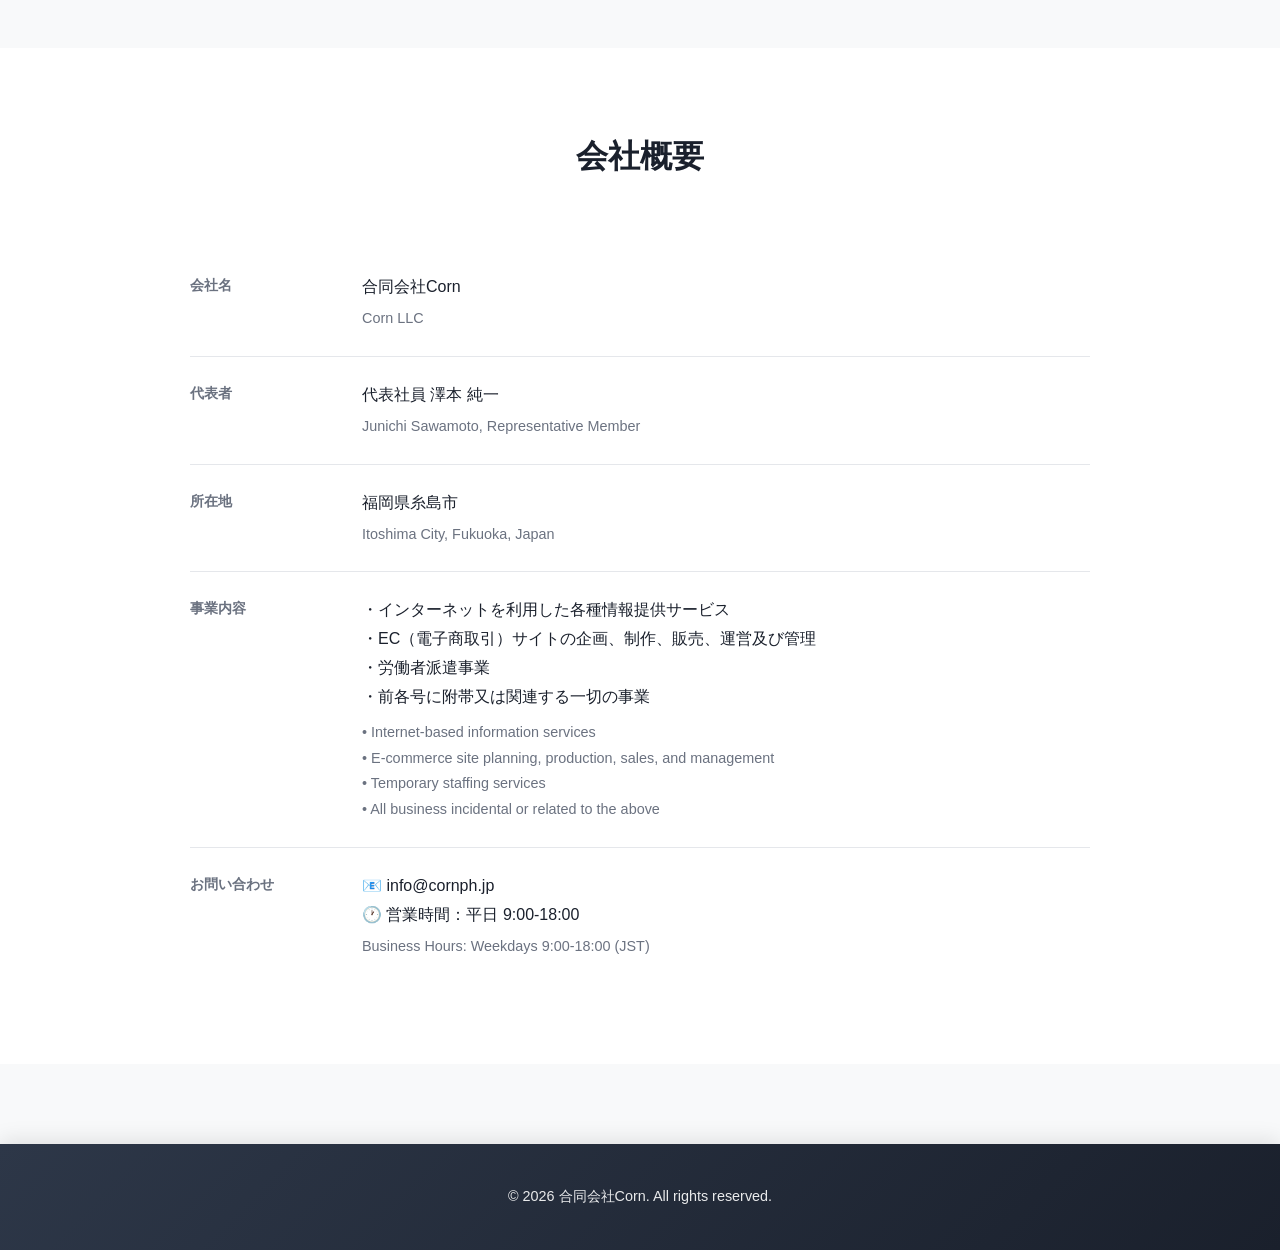
==== commit 959b5e28: "Replace KV image with kv-image.jpeg" ====
--- a/index.html
+++ b/index.html
@@ -24,7 +24,7 @@
                     </a>
                 </div>
                 <div class="hero-image">
-                    <img src="kv-image.png" alt="物理の世界" class="kv-img">
+                    <img src="kv-image.jpeg" alt="物理の世界" class="kv-img">
                 </div>
             </div>
         </section>
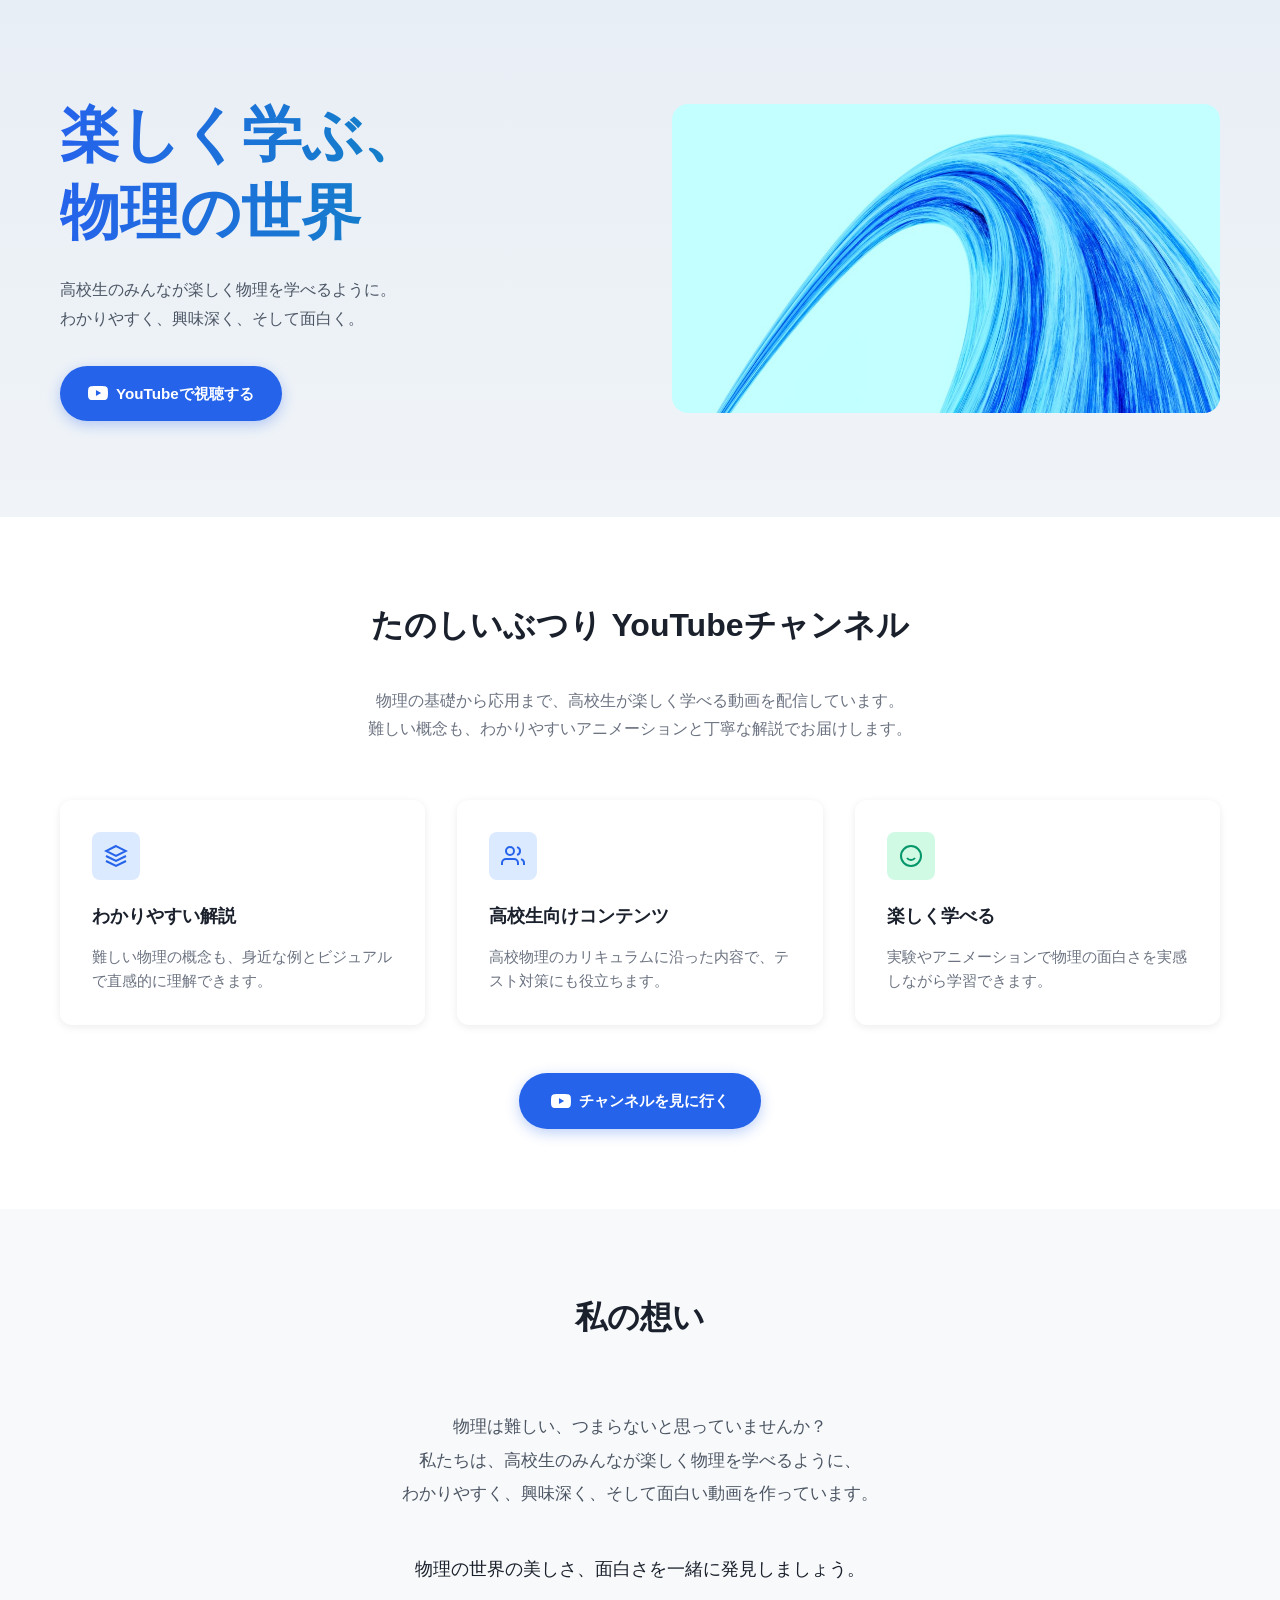
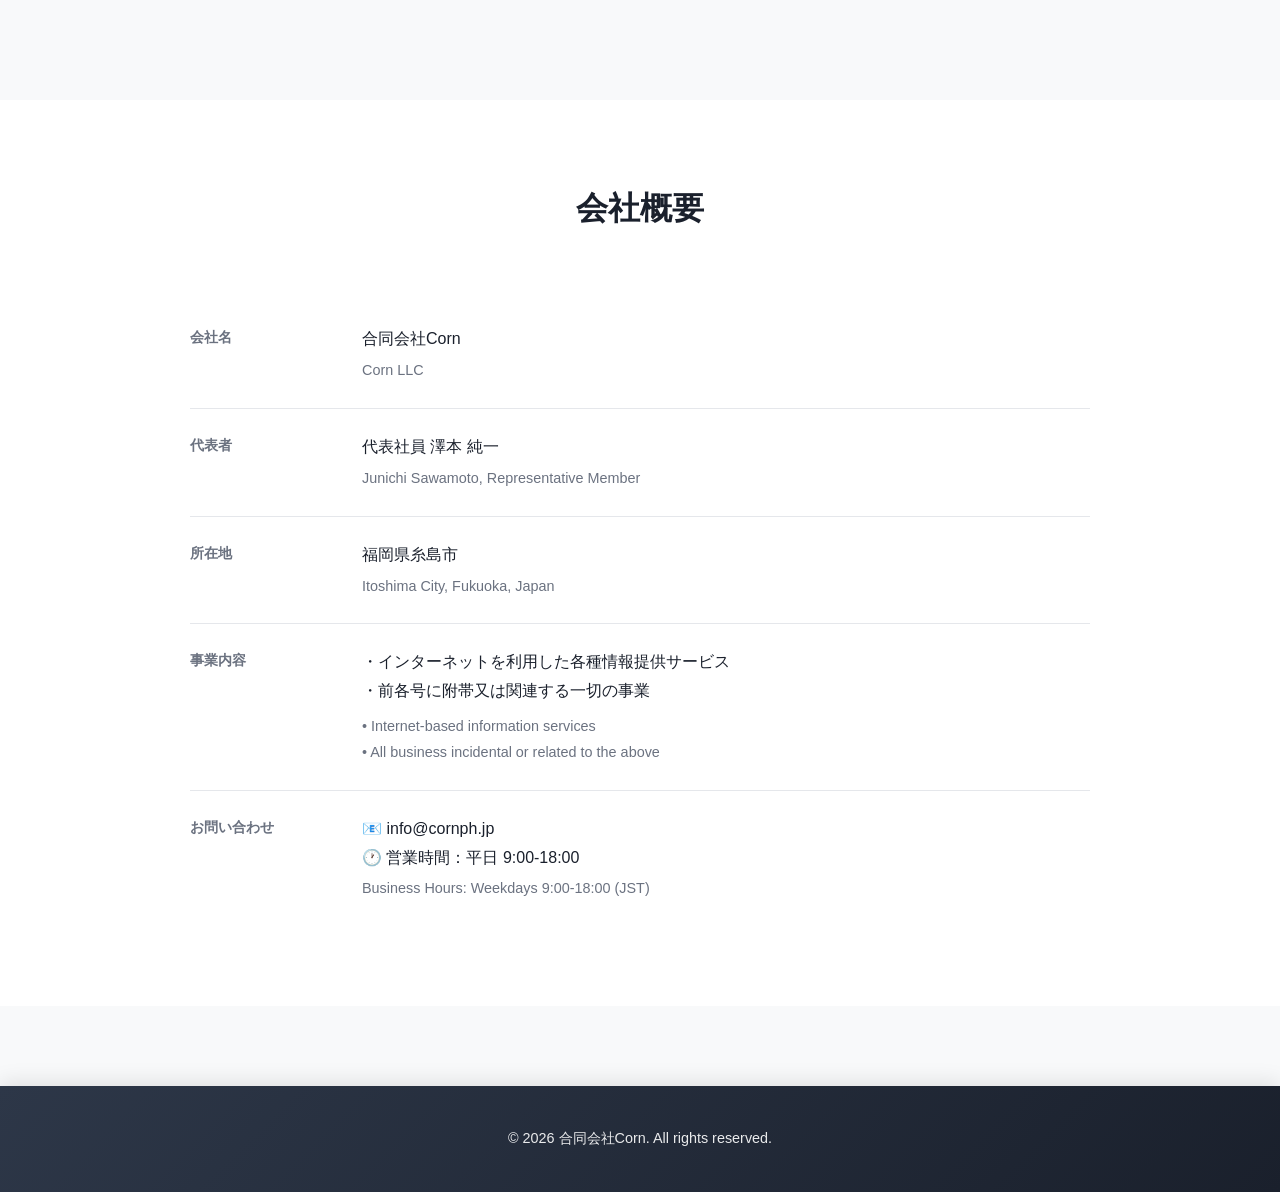
==== commit 66d2bc23: "Remove EC and staffing business descriptions" ====
--- a/index.html
+++ b/index.html
@@ -115,13 +115,9 @@
                             <div class="company-label">事業内容</div>
                             <div class="company-value">
                                 ・インターネットを利用した各種情報提供サービス<br>
-                                ・EC（電子商取引）サイトの企画、制作、販売、運営及び管理<br>
-                                ・労働者派遣事業<br>
                                 ・前各号に附帯又は関連する一切の事業<br>
                                 <span class="english-text" style="display: block; margin-top: 0.5rem;">
                                 • Internet-based information services<br>
-                                • E-commerce site planning, production, sales, and management<br>
-                                • Temporary staffing services<br>
                                 • All business incidental or related to the above
                                 </span>
                             </div>
--- a/styles.css
+++ b/styles.css
@@ -39,9 +39,25 @@
 .hero-title {
     font-size: 2.5rem;
     font-weight: 700;
-    color: #2563eb;
     margin-bottom: 1.5rem;
     line-height: 1.3;
+    background: linear-gradient(to right, #2563eb, #0891b2);
+    -webkit-background-clip: text;
+    background-clip: text;
+    -webkit-text-fill-color: transparent;
+    color: transparent;
+}
+
+@media (min-width: 640px) {
+    .hero-title {
+        font-size: 3rem;
+    }
+}
+
+@media (min-width: 1024px) {
+    .hero-title {
+        font-size: 3.75rem;
+    }
 }
 
 .hero-subtitle {
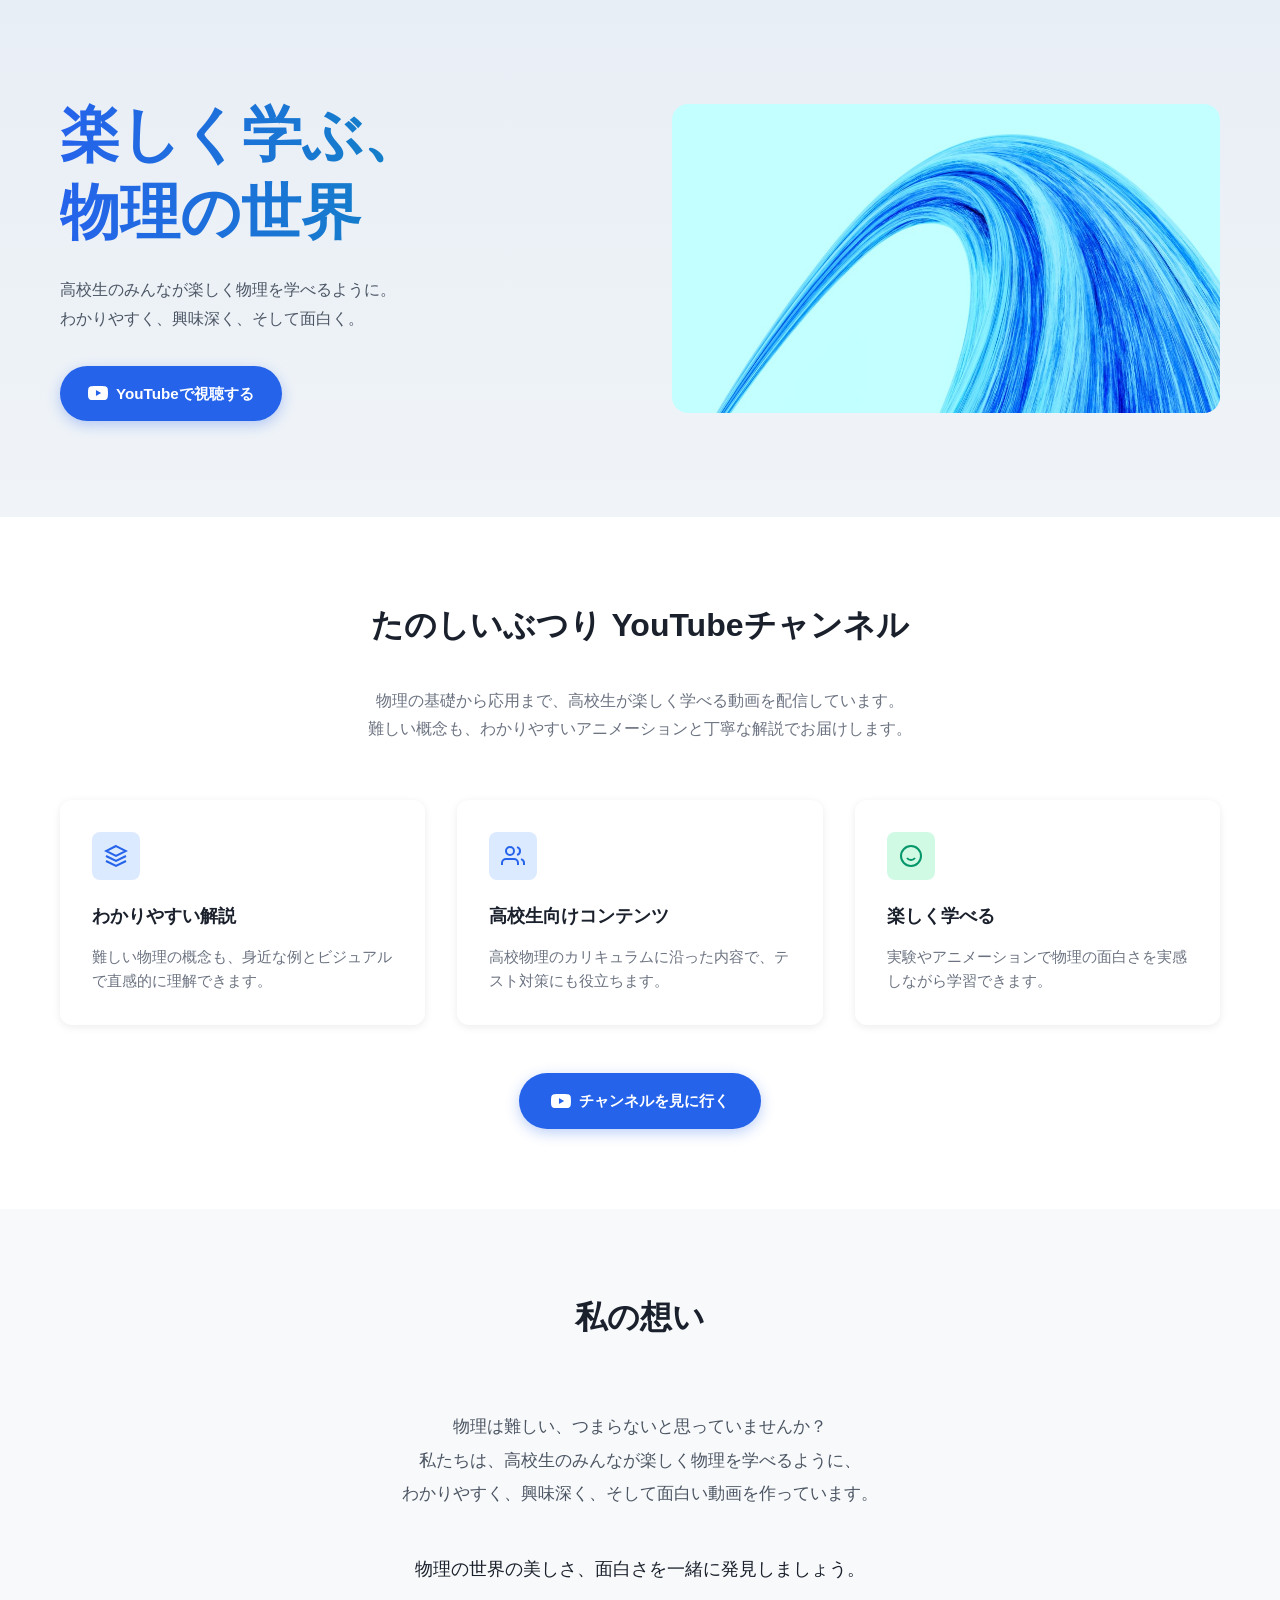
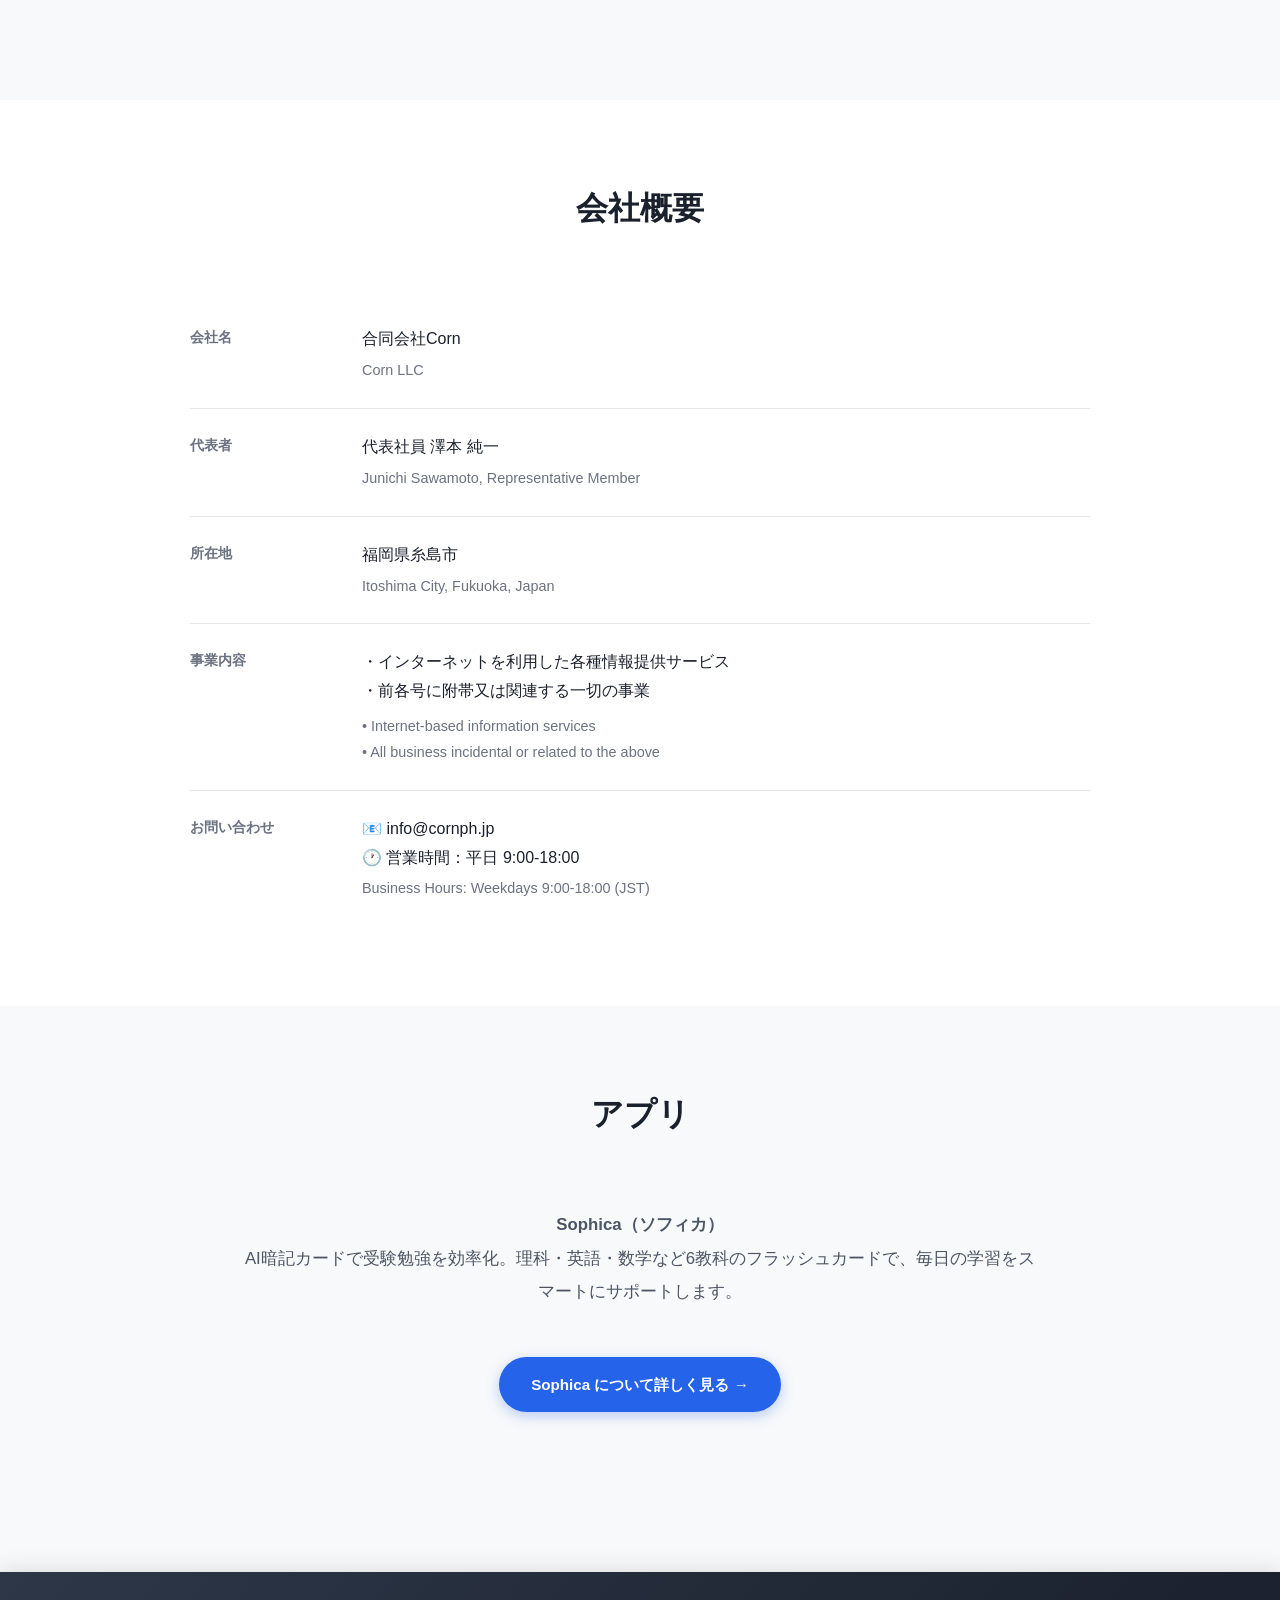
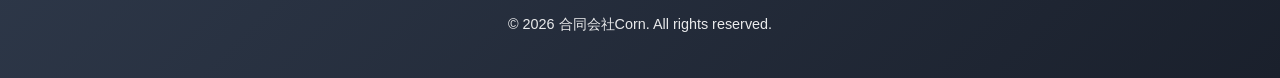
==== commit f040337d: "Add Sophica app landing page and link from top page" ====
--- a/index.html
+++ b/index.html
@@ -134,6 +134,18 @@
                 </div>
             </div>
         </section>
+        <!-- アプリセクション -->
+        <section id="apps" class="philosophy">
+            <div class="container">
+                <h2>アプリ</h2>
+                <div class="philosophy-content">
+                    <p class="philosophy-text"><strong>Sophica（ソフィカ）</strong><br>AI暗記カードで受験勉強を効率化。理科・英語・数学など6教科のフラッシュカードで、毎日の学習をスマートにサポートします。</p>
+                    <div class="cta-center">
+                        <a href="/sophica" class="btn-secondary">Sophica について詳しく見る →</a>
+                    </div>
+                </div>
+            </div>
+        </section>
     </main>
 
     <footer>
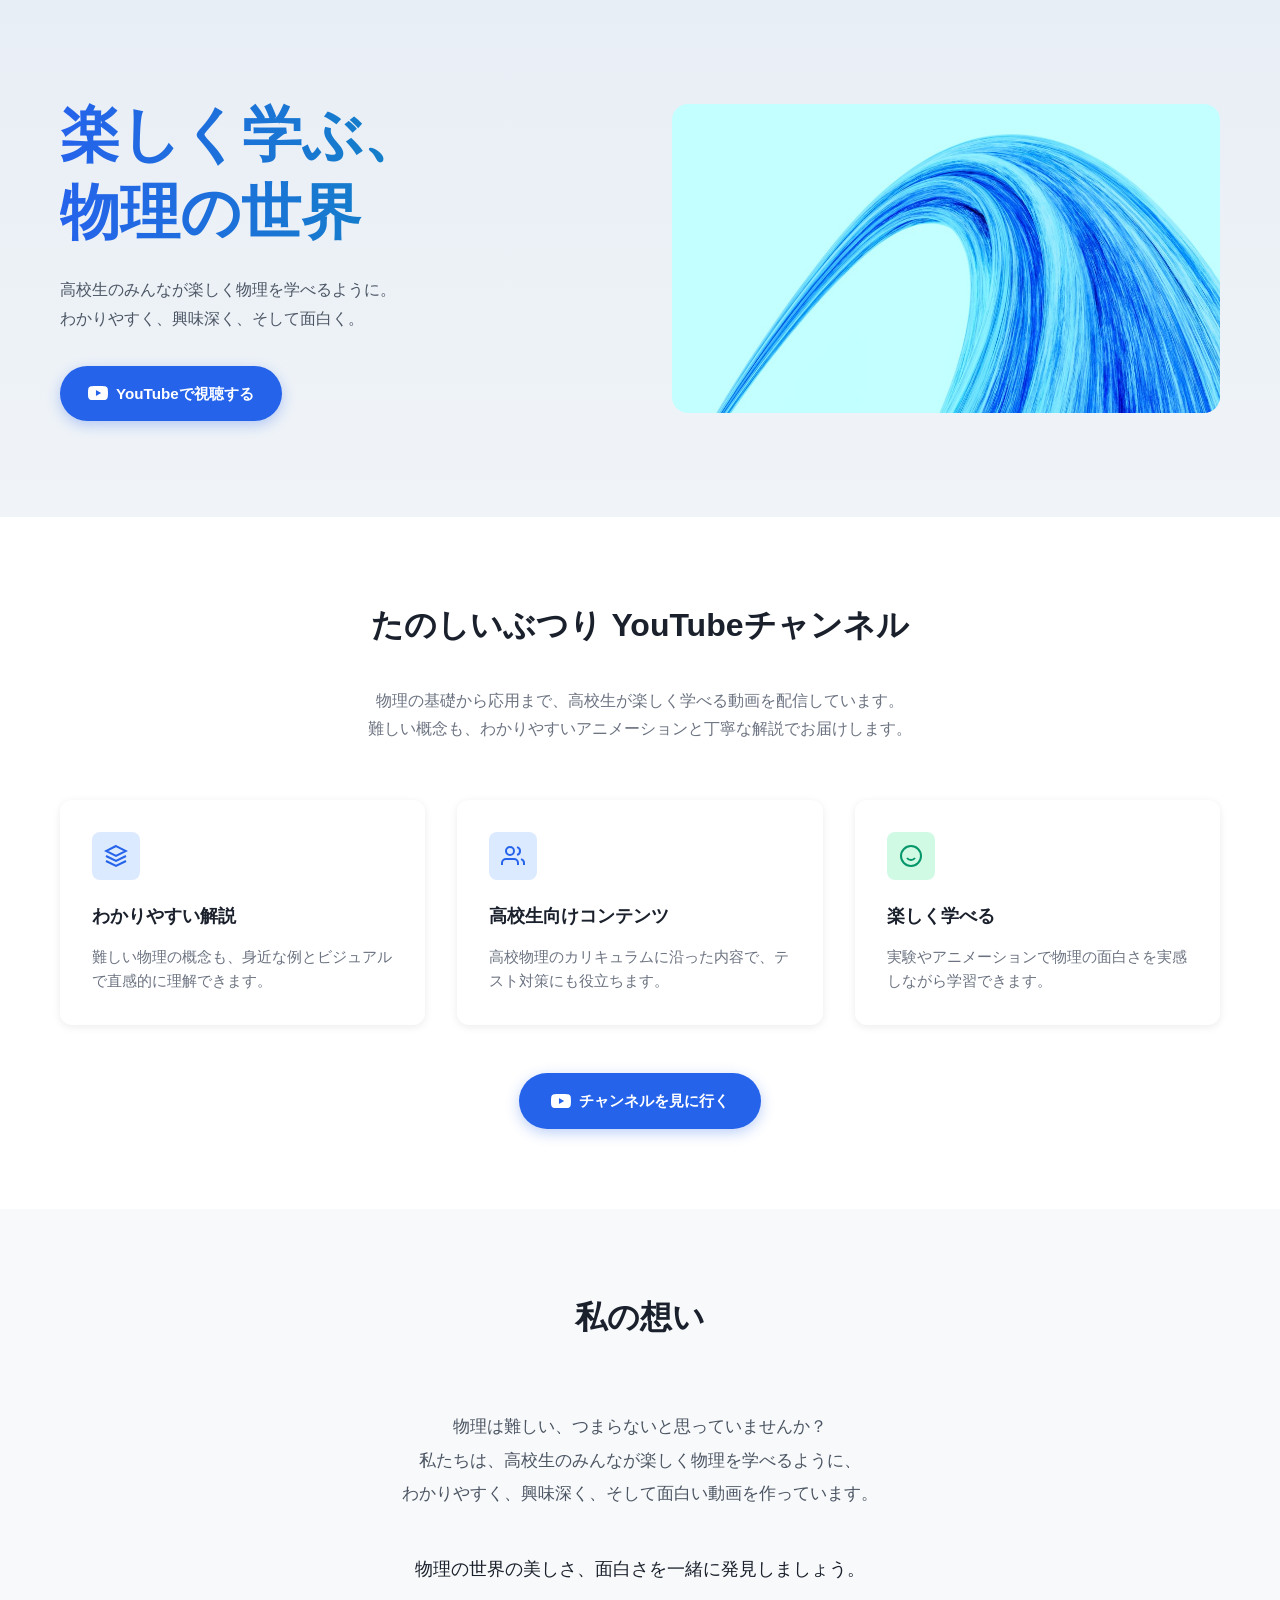
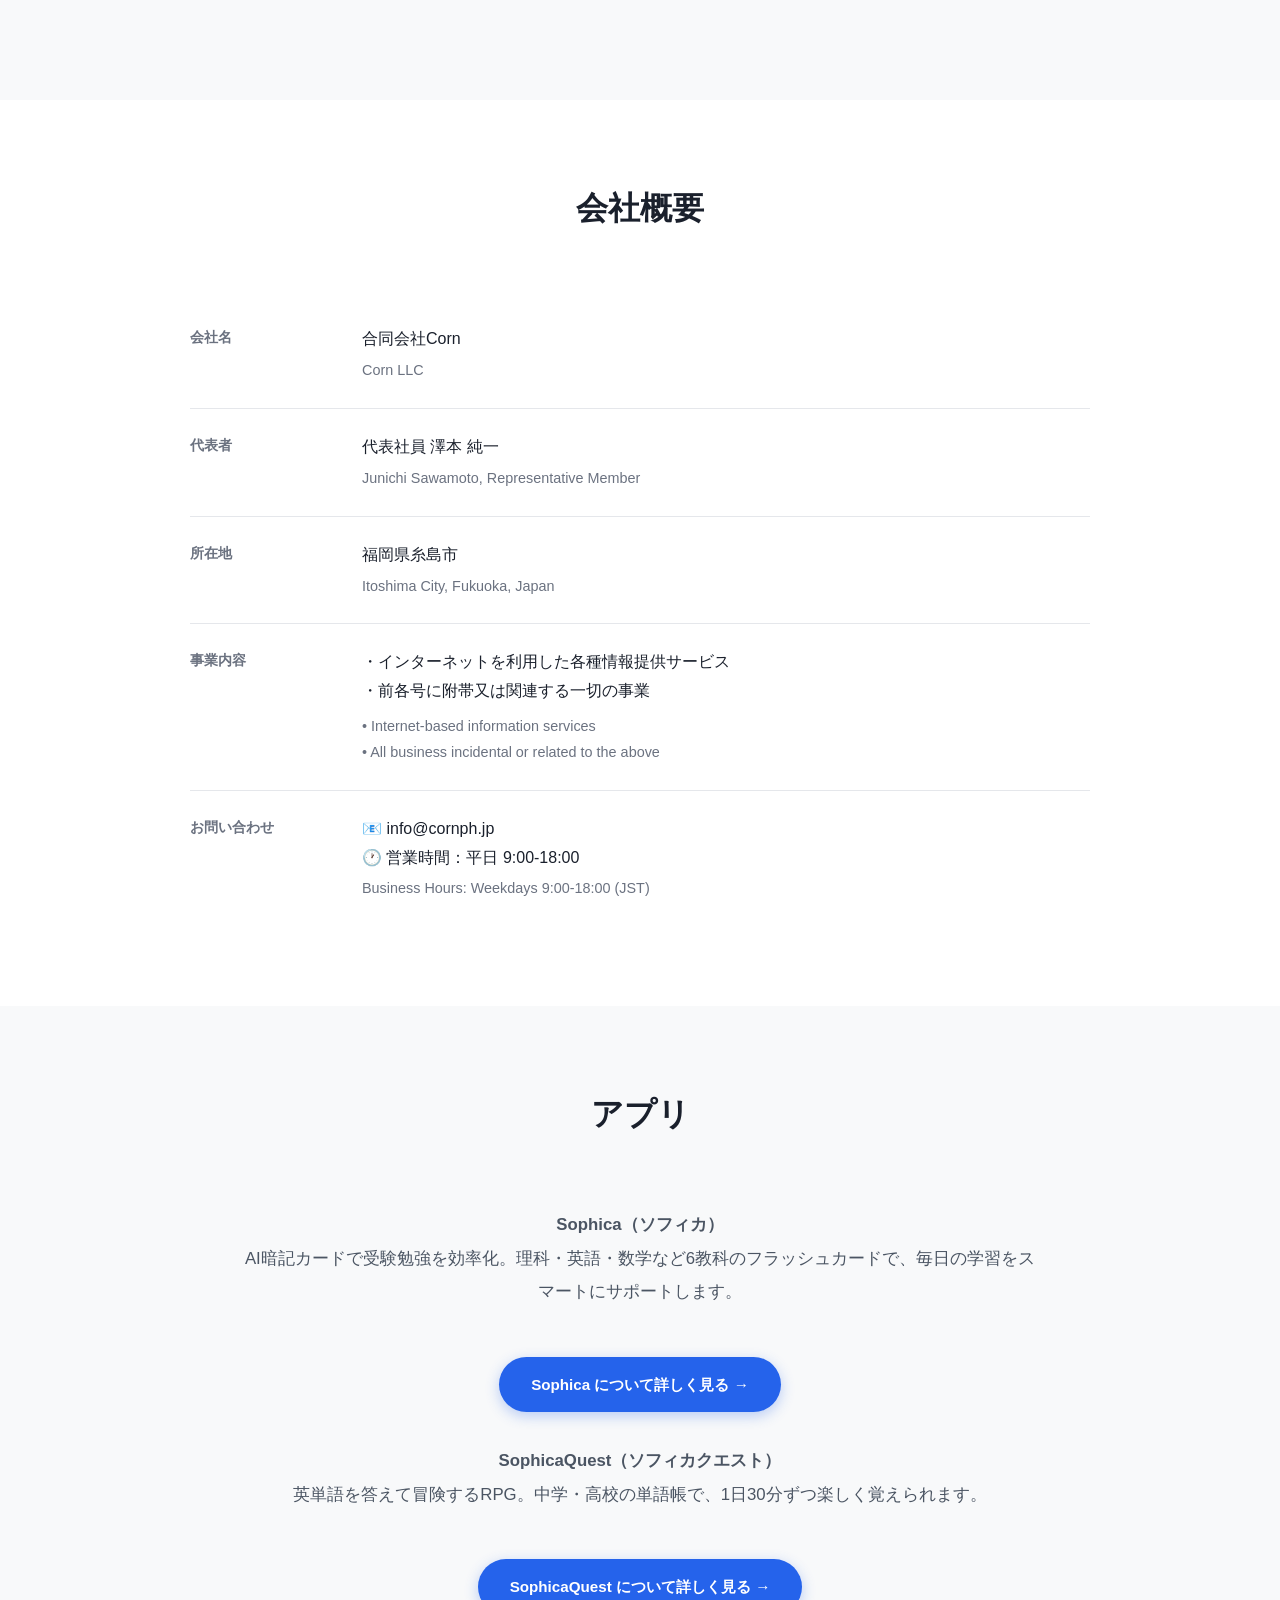
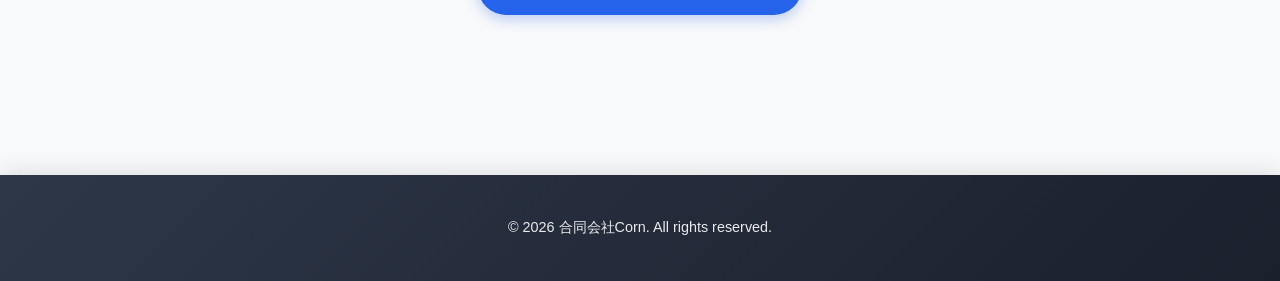
==== commit 452ed71f: "Add SophicaQuest app page and privacy policy, link from the apps section Co-Authored-By: Claude Opus" ====
--- a/index.html
+++ b/index.html
@@ -143,6 +143,10 @@
                     <div class="cta-center">
                         <a href="/sophica" class="btn-secondary">Sophica について詳しく見る →</a>
                     </div>
+                    <p class="philosophy-text" style="margin-top:2rem;"><strong>SophicaQuest（ソフィカクエスト）</strong><br>英単語を答えて冒険するRPG。中学・高校の単語帳で、1日30分ずつ楽しく覚えられます。</p>
+                    <div class="cta-center">
+                        <a href="/sophicaquest" class="btn-secondary">SophicaQuest について詳しく見る →</a>
+                    </div>
                 </div>
             </div>
         </section>
